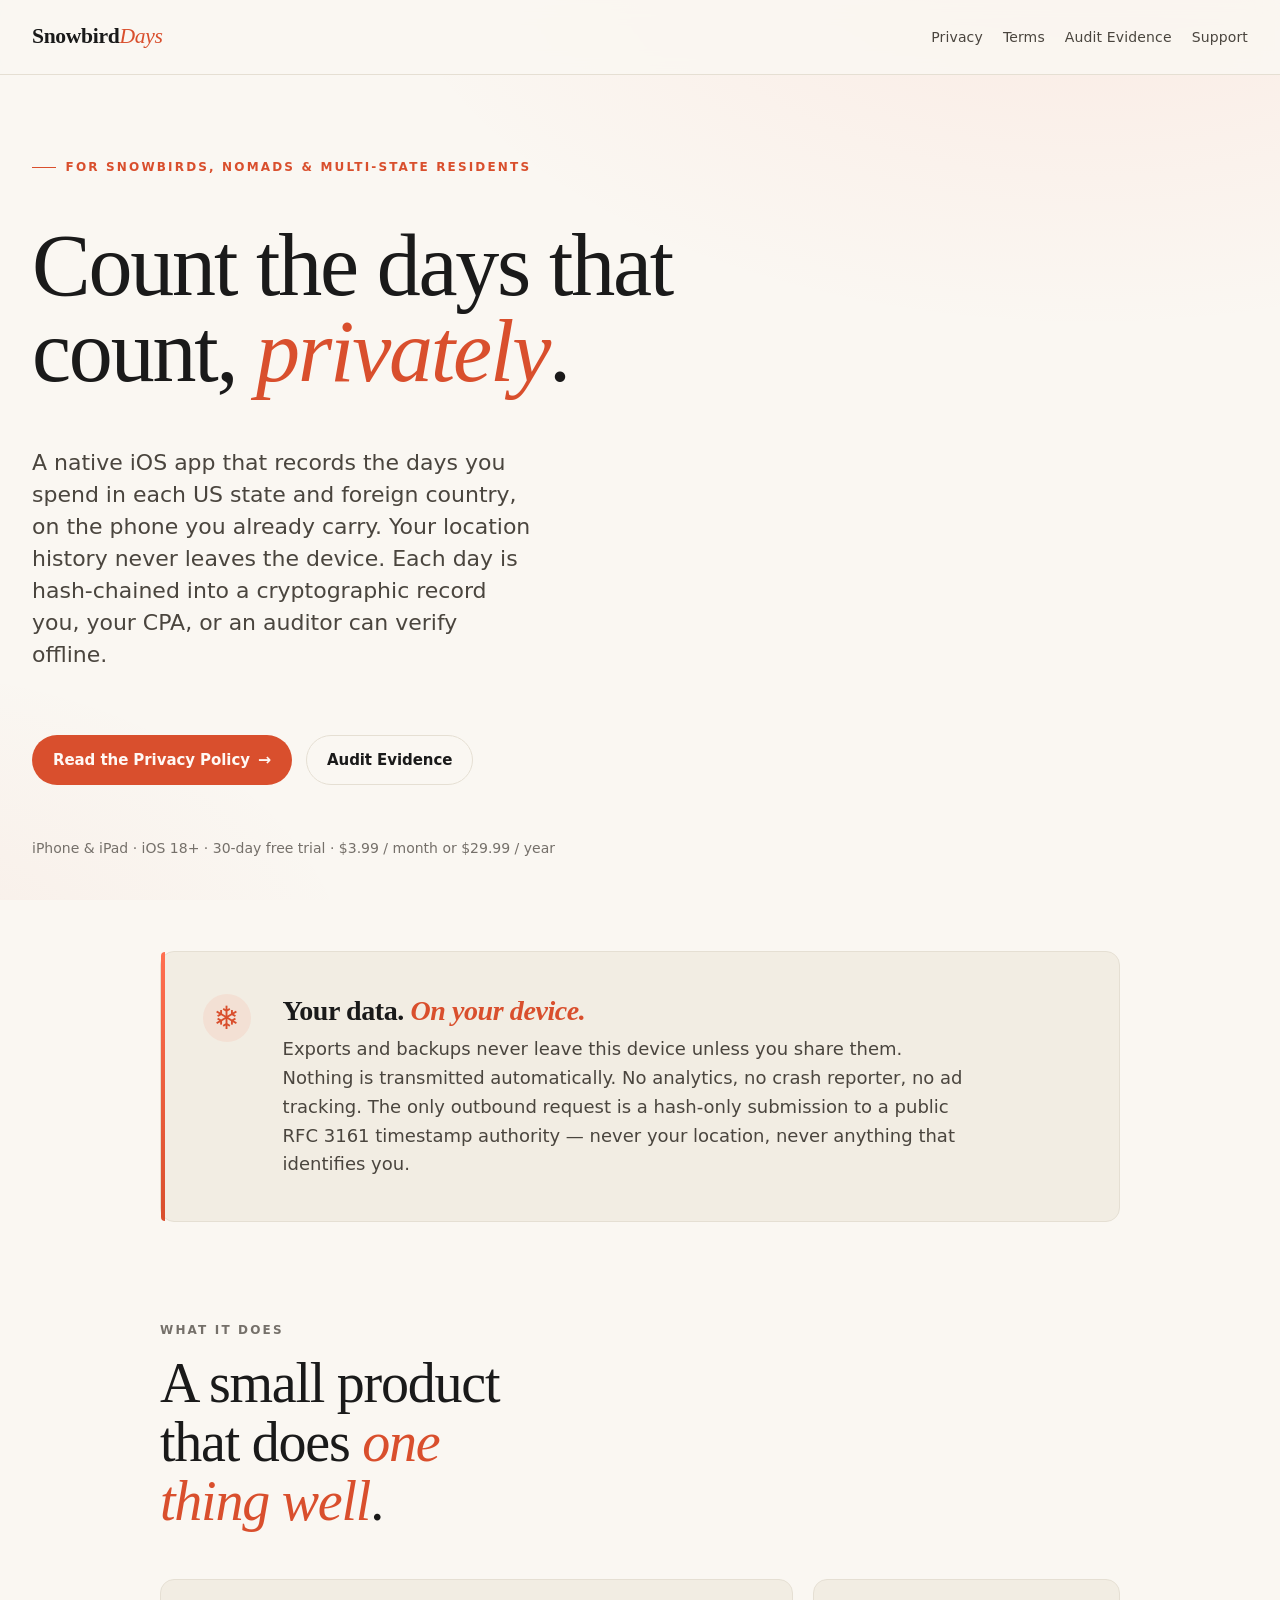
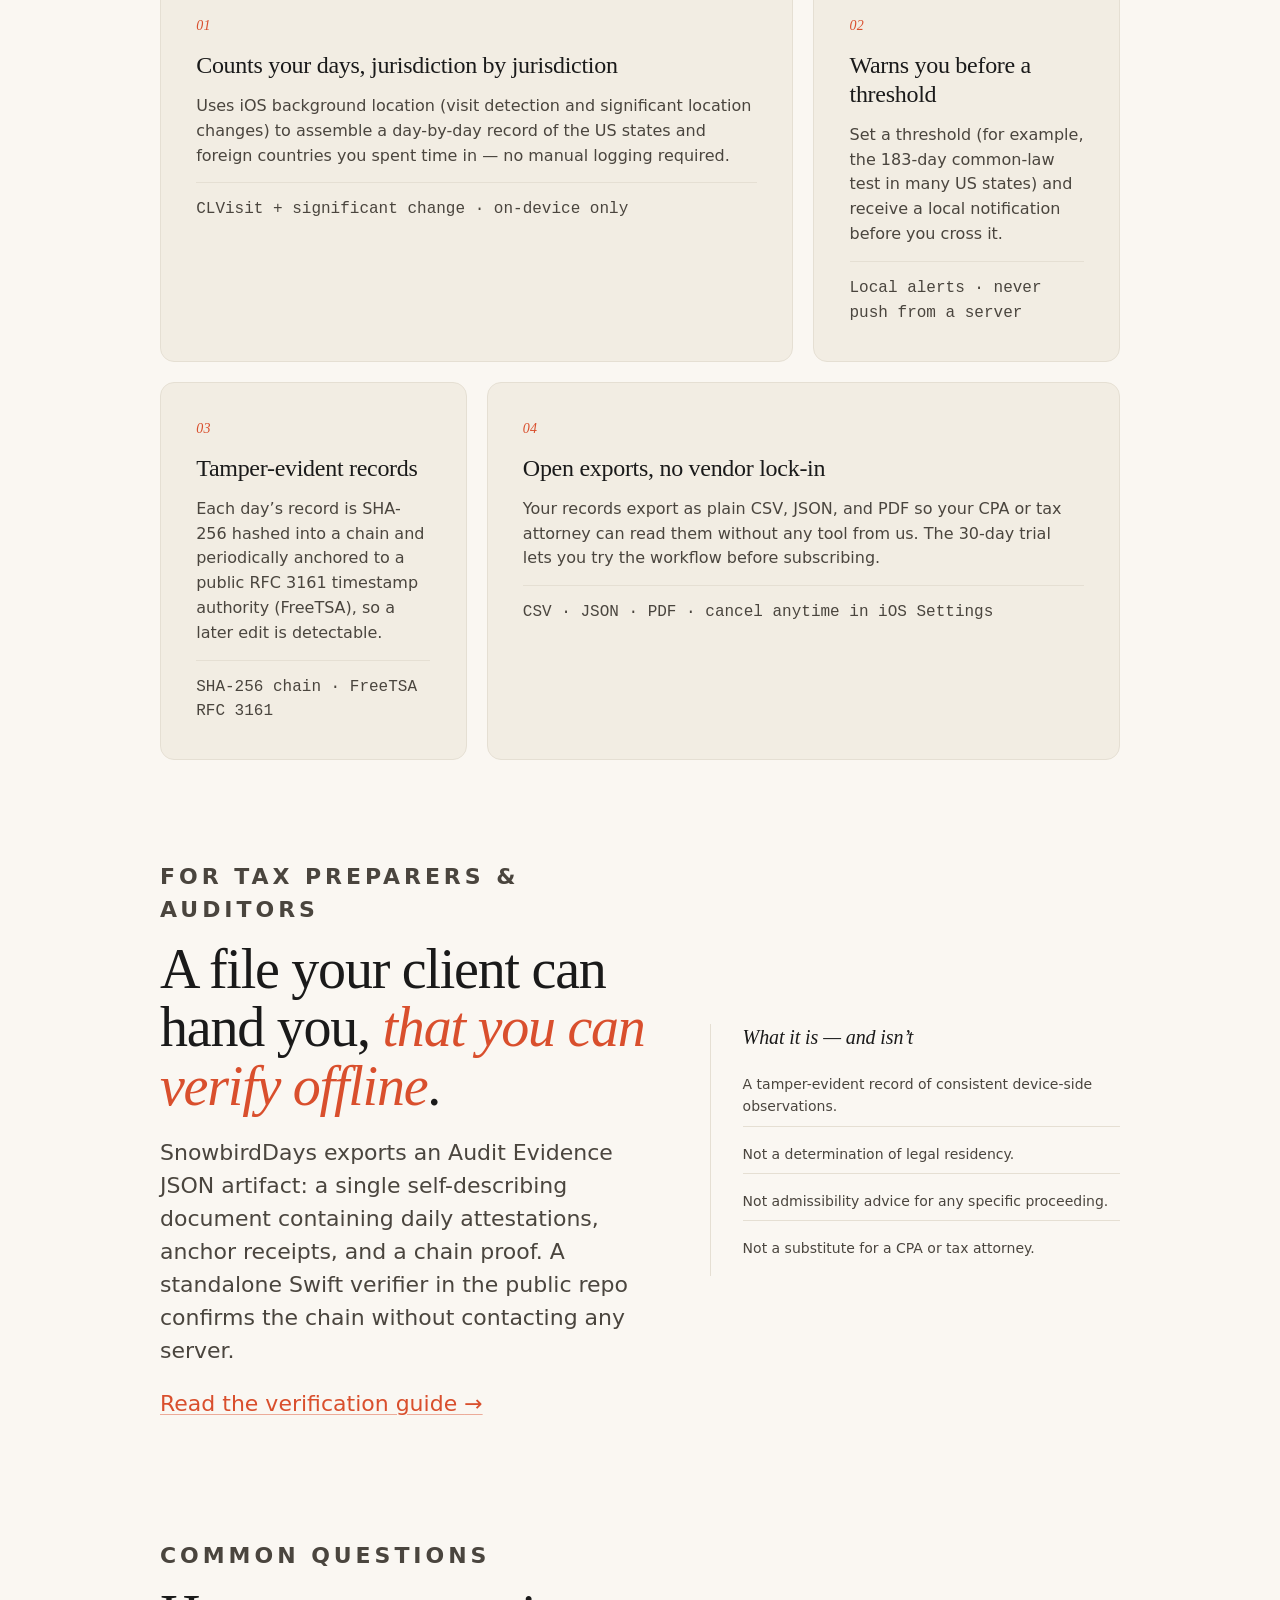
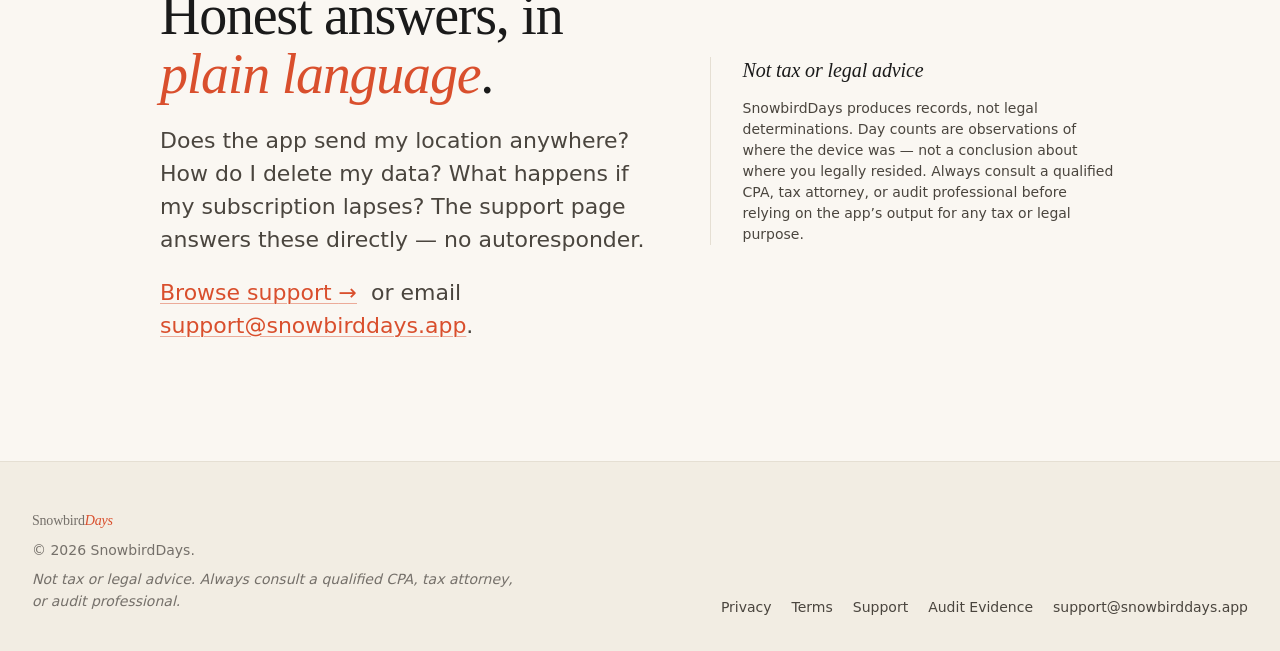
==== index.html @ 0e32de38 "Initial site SnowbirdDays public site: - index.html — landing page with hero + privacy promise + ben" ====
<!DOCTYPE html>
<html lang="en">
  <head>
    <meta charset="utf-8" />
    <meta name="viewport" content="width=device-width, initial-scale=1" />
    <title>SnowbirdDays — Residency day tracking, on your device</title>
    <meta
      name="description"
      content="A native iOS app that counts your days in each US state and foreign country for tax-residency purposes. On-device storage, cryptographic consistency receipts, no analytics."
    />
    <meta name="theme-color" content="#FAF7F2" media="(prefers-color-scheme: light)" />
    <meta name="theme-color" content="#1C1814" media="(prefers-color-scheme: dark)" />
    <meta property="og:title" content="SnowbirdDays — Residency day tracking, on your device" />
    <meta property="og:description" content="A native iOS app that counts your days in each US state and foreign country for tax-residency purposes. On-device storage, cryptographic consistency receipts, no analytics." />
    <meta property="og:type" content="website" />
    <meta property="og:url" content="https://snowbirddays.app/" />
    <link rel="stylesheet" href="style.css" />
  </head>
  <body>
    <a class="skip" href="#main">Skip to content</a>

    <header class="site-header">
      <div class="site-header-inner">
        <a class="brand" href="/" aria-label="SnowbirdDays home">Snowbird<em>Days</em></a>
        <nav class="site-nav" aria-label="Primary">
          <a href="privacy.html">Privacy</a>
          <a href="terms.html">Terms</a>
          <a href="audit-evidence.html">Audit&nbsp;Evidence</a>
          <a href="support.html">Support</a>
        </nav>
      </div>
    </header>

    <main id="main">
      <section class="hero" aria-labelledby="hero-h">
        <p class="hero-eyebrow">For snowbirds, nomads &amp; multi-state residents</p>
        <h1 id="hero-h">Count the days that count, <em>privately</em>.</h1>
        <p class="hero-lead">
          A native iOS app that records the days you spend in each US state
          and foreign country, on the phone you already carry. Your location
          history never leaves the device. Each day is hash-chained into a
          cryptographic record you, your CPA, or an auditor can verify offline.
        </p>
        <div class="hero-actions">
          <a class="btn btn-primary" href="privacy.html">
            Read the Privacy Policy <span class="btn-arrow" aria-hidden="true">&rarr;</span>
          </a>
          <a class="btn btn-ghost" href="audit-evidence.html">
            Audit Evidence
          </a>
        </div>
        <p class="hero-meta">
          iPhone &amp; iPad &middot; iOS 18+ &middot; 30-day free trial &middot;
          $3.99 / month or $29.99 / year
        </p>
      </section>

      <section class="privacy-promise" aria-labelledby="promise-h">
        <div class="privacy-card">
          <div class="privacy-mark" aria-hidden="true">&#10052;</div>
          <div>
            <h2 id="promise-h">Your data. <em>On your device.</em></h2>
            <p>
              Exports and backups never leave this device unless you share them.
              Nothing is transmitted automatically. No analytics, no crash
              reporter, no ad tracking. The only outbound request is a hash-only
              submission to a public RFC&nbsp;3161 timestamp authority &mdash;
              never your location, never anything that identifies you.
            </p>
          </div>
        </div>
      </section>

      <section class="section-features" aria-labelledby="features-h">
        <header class="section-head">
          <div>
            <p class="section-eyebrow">What it does</p>
            <h2 id="features-h">A small product that does <em>one thing well</em>.</h2>
          </div>
        </header>

        <div class="bento">
          <article class="bento-card">
            <span class="bento-mark">01</span>
            <h3>Counts your days, jurisdiction by jurisdiction</h3>
            <p>
              Uses iOS background location (visit detection and significant
              location changes) to assemble a day-by-day record of the US
              states and foreign countries you spent time in &mdash; no manual
              logging required.
            </p>
            <p class="bento-card-detail">CLVisit + significant change &middot; on-device only</p>
          </article>

          <article class="bento-card">
            <span class="bento-mark">02</span>
            <h3>Warns you before a threshold</h3>
            <p>
              Set a threshold (for example, the 183-day common-law test in
              many US states) and receive a local notification before you
              cross it.
            </p>
            <p class="bento-card-detail">Local alerts &middot; never push from a server</p>
          </article>

          <article class="bento-card">
            <span class="bento-mark">03</span>
            <h3>Tamper-evident records</h3>
            <p>
              Each day&rsquo;s record is SHA-256 hashed into a chain and
              periodically anchored to a public RFC&nbsp;3161 timestamp
              authority (FreeTSA), so a later edit is detectable.
            </p>
            <p class="bento-card-detail">SHA-256 chain &middot; FreeTSA RFC 3161</p>
          </article>

          <article class="bento-card">
            <span class="bento-mark">04</span>
            <h3>Open exports, no vendor lock-in</h3>
            <p>
              Your records export as plain CSV, JSON, and PDF so your CPA or
              tax attorney can read them without any tool from us. The
              30-day trial lets you try the workflow before subscribing.
            </p>
            <p class="bento-card-detail">CSV &middot; JSON &middot; PDF &middot; cancel anytime in iOS Settings</p>
          </article>
        </div>
      </section>

      <section class="split-cta" aria-labelledby="auditors-h">
        <div>
          <p class="section-eyebrow">For tax preparers &amp; auditors</p>
          <h2 id="auditors-h">A file your client can hand you, <em>that you can verify offline</em>.</h2>
          <p>
            SnowbirdDays exports an Audit Evidence JSON artifact: a single
            self-describing document containing daily attestations, anchor
            receipts, and a chain proof. A standalone Swift verifier in the
            public repo confirms the chain without contacting any server.
          </p>
          <p>
            <a href="audit-evidence.html">Read the verification guide
            <span aria-hidden="true">&rarr;</span></a>
          </p>
        </div>
        <aside class="split-cta-aside">
          <h3>What it is &mdash; and isn&rsquo;t</h3>
          <ul>
            <li>A tamper-evident record of consistent device-side observations.</li>
            <li>Not a determination of legal residency.</li>
            <li>Not admissibility advice for any specific proceeding.</li>
            <li>Not a substitute for a CPA or tax attorney.</li>
          </ul>
        </aside>
      </section>

      <section class="split-cta" aria-labelledby="faq-h" style="margin-bottom: var(--s-section);">
        <div>
          <p class="section-eyebrow">Common questions</p>
          <h2 id="faq-h">Honest answers, in <em>plain language</em>.</h2>
          <p>
            Does the app send my location anywhere? How do I delete my data?
            What happens if my subscription lapses? The support page answers
            these directly &mdash; no autoresponder.
          </p>
          <p>
            <a href="support.html">Browse support
            <span aria-hidden="true">&rarr;</span></a>
            &nbsp;or email
            <a href="mailto:support@snowbirddays.app">support@snowbirddays.app</a>.
          </p>
        </div>
        <aside class="split-cta-aside">
          <h3>Not tax or legal advice</h3>
          <p style="font-size: var(--t-small); color: var(--color-ink-soft); margin: 0;">
            SnowbirdDays produces records, not legal determinations. Day
            counts are observations of where the device was &mdash; not a
            conclusion about where you legally resided. Always consult a
            qualified CPA, tax attorney, or audit professional before
            relying on the app&rsquo;s output for any tax or legal purpose.
          </p>
        </aside>
      </section>
    </main>

    <footer class="site-footer">
      <div class="site-footer-inner">
        <div>
          <p class="site-footer-brand">Snowbird<em>Days</em></p>
          <p>&copy; 2026 SnowbirdDays.</p>
          <p class="site-footer-disclaimer">Not tax or legal advice. Always consult a qualified CPA, tax attorney, or audit professional.</p>
        </div>
        <nav aria-label="Footer">
          <a href="privacy.html">Privacy</a>
          <a href="terms.html">Terms</a>
          <a href="support.html">Support</a>
          <a href="audit-evidence.html">Audit Evidence</a>
          <a href="mailto:support@snowbirddays.app">support@snowbirddays.app</a>
        </nav>
      </div>
    </footer>
  </body>
</html>
---- style.css ----
/* SnowbirdDays — editorial design system.
 * Pure CSS, system font stacks, no external assets.
 * Direction: warm-paper editorial. Serif headlines pair with iOS-native sans body.
 */

/* ---------- Tokens ---------- */

:root {
  /* Color — warm light paper */
  --color-paper: #FAF7F2;
  --color-paper-2: #F2EDE3;
  --color-ink: #1A1A1A;
  --color-ink-soft: #4A453E;
  --color-ink-mute: #75706A;
  --color-rule: #E5DFD3;
  --color-accent: #FF6F50;
  --color-accent-deep: #D94F2D;
  --color-accent-soft: rgba(255, 111, 80, 0.10);

  /* Type stacks */
  --font-serif: 'Iowan Old Style', 'Hoefler Text', 'Charter', 'Source Serif Pro',
    'Apple Garamond', Garamond, Georgia, serif;
  --font-sans: -apple-system, BlinkMacSystemFont, 'SF Pro Text', 'Segoe UI',
    Roboto, system-ui, sans-serif;
  --font-mono: ui-monospace, 'SF Mono', 'JetBrains Mono', Menlo, monospace;

  /* Type scale (fluid) */
  --t-hero: clamp(3rem, 1.5rem + 5vw, 6rem);
  --t-display: clamp(2.25rem, 1.4rem + 2.8vw, 3.5rem);
  --t-h2: clamp(1.4rem, 1.1rem + 1vw, 1.75rem);
  --t-h3: 1.125rem;
  --t-body: clamp(1rem, 0.95rem + 0.3vw, 1.125rem);
  --t-lead: clamp(1.125rem, 1rem + 0.5vw, 1.375rem);
  --t-small: 0.875rem;
  --t-eyebrow: 0.75rem;

  /* Spacing — varied by intent, not uniform */
  --s-1: 0.5rem;
  --s-2: 0.875rem;
  --s-3: 1.25rem;
  --s-4: 2rem;
  --s-5: 3rem;
  --s-6: 4.5rem;
  --s-7: 6.5rem;
  --s-section: clamp(4rem, 3rem + 4vw, 8rem);

  /* Layout */
  --w-prose: 38rem;     /* legal/long-form column ~ 608px */
  --w-wide: 64rem;
  --w-full: 80rem;

  /* Motion */
  --d-fast: 160ms;
  --d-base: 280ms;
  --e-out: cubic-bezier(0.16, 1, 0.3, 1);
}

@media (prefers-color-scheme: dark) {
  :root {
    --color-paper: #1C1814;
    --color-paper-2: #25201B;
    --color-ink: #F5EFE7;
    --color-ink-soft: #C9C0B3;
    --color-ink-mute: #8C857A;
    --color-rule: #322C25;
    --color-accent: #FF8466;
    --color-accent-deep: #FFA286;
    --color-accent-soft: rgba(255, 132, 102, 0.12);
  }
}

/* ---------- Reset & base ---------- */

*,
*::before,
*::after {
  box-sizing: border-box;
}

html {
  -webkit-text-size-adjust: 100%;
  text-rendering: optimizeLegibility;
  scroll-behavior: smooth;
}

@media (prefers-reduced-motion: reduce) {
  html { scroll-behavior: auto; }
  *,
  *::before,
  *::after {
    animation-duration: 0.01ms !important;
    animation-iteration-count: 1 !important;
    transition-duration: 0.01ms !important;
  }
}

body {
  margin: 0;
  font-family: var(--font-sans);
  font-size: var(--t-body);
  line-height: 1.6;
  color: var(--color-ink);
  background-color: var(--color-paper);
  -webkit-font-smoothing: antialiased;
  -moz-osx-font-smoothing: grayscale;
  /* atmosphere: very subtle warm tint via radial wash, no images */
  background-image:
    radial-gradient(1200px 700px at 85% -10%, var(--color-accent-soft), transparent 60%),
    radial-gradient(900px 600px at -10% 110%, rgba(217, 79, 45, 0.06), transparent 55%);
  background-attachment: fixed;
}

/* Skip-to-content for keyboard users */
.skip {
  position: absolute;
  left: -9999px;
  top: 0;
  padding: var(--s-2) var(--s-3);
  background: var(--color-ink);
  color: var(--color-paper);
  z-index: 100;
  text-decoration: none;
  border-radius: 4px;
}
.skip:focus { left: var(--s-2); top: var(--s-2); }

/* ---------- Typography ---------- */

h1, h2, h3, h4 {
  font-family: var(--font-serif);
  font-weight: 600;
  line-height: 1.1;
  margin: 0 0 var(--s-3);
  color: var(--color-ink);
  letter-spacing: -0.015em;
}

h2 {
  font-size: var(--t-h2);
  line-height: 1.2;
  font-weight: 600;
  margin-top: var(--s-5);
  letter-spacing: -0.012em;
}

h3 {
  font-family: var(--font-sans);
  font-size: var(--t-h3);
  font-weight: 600;
  letter-spacing: -0.005em;
  line-height: 1.35;
  margin: var(--s-4) 0 var(--s-2);
  color: var(--color-ink);
}

p {
  margin: 0 0 var(--s-3);
  color: var(--color-ink-soft);
}

p strong { color: var(--color-ink); }

ul, ol {
  margin: 0 0 var(--s-3);
  padding-left: 1.4rem;
  color: var(--color-ink-soft);
}

li { margin-bottom: 0.5rem; }
li strong { color: var(--color-ink); }

em { font-style: italic; }

code {
  font-family: var(--font-mono);
  font-size: 0.9em;
  background-color: var(--color-paper-2);
  padding: 0.12em 0.4em;
  border-radius: 4px;
  color: var(--color-ink);
  border: 1px solid var(--color-rule);
}

/* ---------- Links ---------- */

a {
  color: var(--color-accent-deep);
  text-decoration: underline;
  text-decoration-thickness: 1px;
  text-underline-offset: 3px;
  text-decoration-color: rgba(217, 79, 45, 0.45);
  transition: text-decoration-thickness var(--d-fast) var(--e-out),
              text-decoration-color var(--d-fast) var(--e-out),
              color var(--d-fast) var(--e-out);
}

@media (prefers-color-scheme: dark) {
  a { text-decoration-color: rgba(255, 132, 102, 0.55); }
}

a:hover,
a:focus-visible {
  text-decoration-thickness: 2px;
  text-decoration-color: currentColor;
}

a:focus-visible {
  outline: 2px solid var(--color-accent);
  outline-offset: 3px;
  border-radius: 2px;
}

/* ---------- Header ---------- */

.site-header {
  border-bottom: 1px solid var(--color-rule);
  background-color: rgba(250, 247, 242, 0.85);
  backdrop-filter: saturate(140%) blur(10px);
  -webkit-backdrop-filter: saturate(140%) blur(10px);
  position: sticky;
  top: 0;
  z-index: 10;
}

@media (prefers-color-scheme: dark) {
  .site-header { background-color: rgba(28, 24, 20, 0.85); }
}

.site-header-inner {
  max-width: var(--w-full);
  margin: 0 auto;
  padding: var(--s-3) var(--s-4);
  display: flex;
  align-items: center;
  justify-content: space-between;
  gap: var(--s-4);
}

.brand {
  font-family: var(--font-serif);
  font-size: 1.35rem;
  font-weight: 600;
  letter-spacing: -0.015em;
  color: var(--color-ink);
  text-decoration: none;
  line-height: 1;
}

.brand em {
  font-style: italic;
  color: var(--color-accent-deep);
  font-weight: 500;
}

.brand:hover,
.brand:focus-visible {
  color: var(--color-ink);
  text-decoration: none;
}

.site-nav {
  display: flex;
  gap: var(--s-3);
  align-items: center;
}

.site-nav a {
  font-family: var(--font-sans);
  font-size: var(--t-small);
  color: var(--color-ink-soft);
  text-decoration: none;
  letter-spacing: 0.01em;
  position: relative;
  padding: 0.35rem 0;
}

.site-nav a::after {
  content: '';
  position: absolute;
  left: 0;
  right: 0;
  bottom: 0;
  height: 1px;
  background-color: var(--color-accent-deep);
  transform: scaleX(0);
  transform-origin: left center;
  transition: transform var(--d-base) var(--e-out);
}

.site-nav a:hover,
.site-nav a:focus-visible,
.site-nav a[aria-current="page"] {
  color: var(--color-ink);
}

.site-nav a:hover::after,
.site-nav a:focus-visible::after,
.site-nav a[aria-current="page"]::after {
  transform: scaleX(1);
}

/* ---------- Layout primitives ---------- */

main { display: block; }

.shell-prose {
  max-width: var(--w-prose);
  margin: 0 auto;
  padding: var(--s-6) var(--s-4) var(--s-7);
}

.shell-wide {
  max-width: var(--w-wide);
  margin: 0 auto;
  padding: 0 var(--s-4);
}

/* ---------- Hero (index only) ---------- */

.hero {
  max-width: var(--w-full);
  margin: 0 auto;
  padding: clamp(3rem, 4vw + 2rem, 7rem) var(--s-4) var(--s-6);
  display: grid;
  grid-template-columns: minmax(0, 1fr);
  gap: var(--s-4);
  position: relative;
}

.hero-eyebrow {
  font-family: var(--font-sans);
  font-size: var(--t-eyebrow);
  text-transform: uppercase;
  letter-spacing: 0.18em;
  color: var(--color-accent-deep);
  font-weight: 600;
  margin: 0 0 var(--s-2);
  display: inline-flex;
  align-items: center;
  gap: 0.6rem;
}

.hero-eyebrow::before {
  content: '';
  width: 1.5rem;
  height: 1px;
  background: var(--color-accent-deep);
  display: inline-block;
}

.hero h1 {
  font-size: var(--t-hero);
  font-weight: 500;
  letter-spacing: -0.025em;
  line-height: 0.98;
  margin: 0 0 var(--s-3);
  max-width: 18ch;
}

.hero h1 em {
  font-style: italic;
  color: var(--color-accent-deep);
  font-weight: 500;
}

.hero-lead {
  font-size: var(--t-lead);
  line-height: 1.45;
  color: var(--color-ink-soft);
  max-width: 36ch;
  margin: 0 0 var(--s-4);
}

.hero-actions {
  display: flex;
  flex-wrap: wrap;
  gap: var(--s-2);
  align-items: center;
}

.hero-meta {
  margin-top: var(--s-3);
  font-size: var(--t-small);
  color: var(--color-ink-mute);
}

/* Animation: gentle fade-up on load, compositor-only */
.hero > * {
  opacity: 0;
  transform: translateY(8px);
  animation: rise var(--d-base) var(--e-out) forwards;
}
.hero-eyebrow { animation-delay: 0ms; }
.hero h1 { animation-delay: 80ms; }
.hero-lead { animation-delay: 160ms; }
.hero-actions { animation-delay: 240ms; }
.hero-meta { animation-delay: 320ms; }

@keyframes rise {
  to { opacity: 1; transform: translateY(0); }
}

/* ---------- Buttons ---------- */

.btn {
  display: inline-flex;
  align-items: center;
  gap: 0.5rem;
  font-family: var(--font-sans);
  font-size: 0.9375rem;
  font-weight: 600;
  letter-spacing: -0.005em;
  padding: 0.75rem 1.25rem;
  border-radius: 999px;
  text-decoration: none;
  border: 1px solid transparent;
  transition: transform var(--d-fast) var(--e-out),
              background-color var(--d-fast) var(--e-out),
              border-color var(--d-fast) var(--e-out),
              color var(--d-fast) var(--e-out);
  will-change: transform;
}

.btn-primary {
  background-color: var(--color-accent-deep);
  color: #FFF8F4;
}

.btn-primary:hover,
.btn-primary:focus-visible {
  background-color: var(--color-ink);
  color: var(--color-paper);
  text-decoration: none;
  transform: translateY(-1px);
}

.btn-ghost {
  background: transparent;
  color: var(--color-ink);
  border-color: var(--color-rule);
}

.btn-ghost:hover,
.btn-ghost:focus-visible {
  border-color: var(--color-ink);
  color: var(--color-ink);
  text-decoration: none;
  transform: translateY(-1px);
}

.btn-arrow {
  font-size: 1.05em;
  line-height: 1;
  transition: transform var(--d-fast) var(--e-out);
  display: inline-block;
}
.btn:hover .btn-arrow,
.btn:focus-visible .btn-arrow {
  transform: translateX(3px);
}

/* ---------- Privacy promise (anchored callout) ---------- */

.privacy-promise {
  max-width: var(--w-wide);
  margin: 0 auto var(--s-section);
  padding: 0 var(--s-4);
}

.privacy-card {
  position: relative;
  padding: clamp(1.75rem, 1rem + 2vw, 2.75rem) clamp(1.5rem, 1rem + 2vw, 3rem);
  background-color: var(--color-paper-2);
  border: 1px solid var(--color-rule);
  border-radius: 14px;
  display: grid;
  grid-template-columns: auto minmax(0, 1fr);
  gap: var(--s-4);
  align-items: start;
}

.privacy-card::before {
  content: '';
  position: absolute;
  inset: 0 auto 0 0;
  width: 4px;
  background: linear-gradient(180deg, var(--color-accent), var(--color-accent-deep));
  border-radius: 14px 0 0 14px;
}

.privacy-mark {
  font-size: 2rem;
  line-height: 1;
  width: 3rem;
  height: 3rem;
  display: grid;
  place-items: center;
  border-radius: 50%;
  background: var(--color-accent-soft);
  color: var(--color-accent-deep);
  flex-shrink: 0;
}

.privacy-card h2 {
  font-size: var(--t-h2);
  margin: 0 0 var(--s-1);
  letter-spacing: -0.015em;
}

.privacy-card h2 em {
  font-style: italic;
  color: var(--color-accent-deep);
}

.privacy-card p {
  margin: 0;
  color: var(--color-ink-soft);
  max-width: 60ch;
}

@media (max-width: 540px) {
  .privacy-card {
    grid-template-columns: minmax(0, 1fr);
  }
}

/* ---------- Bento (features grid) ---------- */

.section-features {
  max-width: var(--w-wide);
  margin: 0 auto var(--s-section);
  padding: 0 var(--s-4);
}

.section-head {
  margin-bottom: var(--s-5);
  display: grid;
  grid-template-columns: minmax(0, 1fr) auto;
  gap: var(--s-3);
  align-items: end;
}

.section-head h2 {
  margin: 0;
  font-size: var(--t-display);
  font-weight: 500;
  line-height: 1.05;
  letter-spacing: -0.022em;
  max-width: 14ch;
}

.section-head h2 em {
  font-style: italic;
  color: var(--color-accent-deep);
}

.section-eyebrow {
  font-size: var(--t-eyebrow);
  text-transform: uppercase;
  letter-spacing: 0.18em;
  color: var(--color-ink-mute);
  font-weight: 600;
  margin: 0 0 var(--s-2);
}

.bento {
  display: grid;
  grid-template-columns: repeat(6, minmax(0, 1fr));
  grid-auto-rows: minmax(0, auto);
  gap: var(--s-3);
}

.bento-card {
  grid-column: span 3;
  background-color: var(--color-paper-2);
  border: 1px solid var(--color-rule);
  border-radius: 14px;
  padding: clamp(1.5rem, 1rem + 1.5vw, 2.25rem);
  display: flex;
  flex-direction: column;
  gap: var(--s-2);
  position: relative;
  transition: transform var(--d-base) var(--e-out),
              border-color var(--d-base) var(--e-out);
}

.bento-card:hover {
  transform: translateY(-2px);
  border-color: var(--color-accent-deep);
}

/* Asymmetric: first card spans wider, second narrower, third+fourth even */
.bento-card:nth-child(1) { grid-column: span 4; }
.bento-card:nth-child(2) { grid-column: span 2; }
.bento-card:nth-child(3) { grid-column: span 2; }
.bento-card:nth-child(4) { grid-column: span 4; }

@media (max-width: 760px) {
  .bento-card,
  .bento-card:nth-child(1),
  .bento-card:nth-child(2),
  .bento-card:nth-child(3),
  .bento-card:nth-child(4) {
    grid-column: 1 / -1;
  }
}

.bento-mark {
  font-family: var(--font-serif);
  font-style: italic;
  font-size: 0.875rem;
  font-weight: 500;
  color: var(--color-accent-deep);
  letter-spacing: 0.02em;
}

.bento-card h3 {
  font-family: var(--font-serif);
  font-size: 1.5rem;
  font-weight: 500;
  line-height: 1.2;
  letter-spacing: -0.012em;
  margin: 0;
  color: var(--color-ink);
}

.bento-card p {
  margin: 0;
  color: var(--color-ink-soft);
  font-size: 1rem;
  line-height: 1.55;
}

.bento-card-detail {
  margin-top: auto;
  padding-top: var(--s-2);
  font-size: var(--t-small);
  color: var(--color-ink-mute);
  border-top: 1px solid var(--color-rule);
  font-family: var(--font-mono);
}

/* ---------- Aux sections (preparers, FAQ teaser, subscription) ---------- */

.split-cta {
  max-width: var(--w-wide);
  margin: 0 auto var(--s-section);
  padding: 0 var(--s-4);
  display: grid;
  grid-template-columns: minmax(0, 1.1fr) minmax(0, 0.9fr);
  gap: var(--s-5);
  align-items: center;
}

.split-cta h2 {
  font-size: var(--t-display);
  font-weight: 500;
  line-height: 1.05;
  letter-spacing: -0.022em;
  margin: 0 0 var(--s-3);
}

.split-cta h2 em {
  font-style: italic;
  color: var(--color-accent-deep);
}

.split-cta p {
  font-size: var(--t-lead);
  line-height: 1.5;
  color: var(--color-ink-soft);
  max-width: 42ch;
}

.split-cta-aside {
  border-left: 1px solid var(--color-rule);
  padding-left: var(--s-4);
}

.split-cta-aside h3 {
  font-family: var(--font-serif);
  font-size: 1.25rem;
  font-weight: 500;
  font-style: italic;
  margin: 0 0 var(--s-2);
  color: var(--color-ink);
}

.split-cta-aside ul {
  list-style: none;
  padding: 0;
  margin: 0;
  font-size: var(--t-small);
}

.split-cta-aside li {
  padding: 0.5rem 0;
  border-bottom: 1px solid var(--color-rule);
  color: var(--color-ink-soft);
}

.split-cta-aside li:last-child { border-bottom: 0; }

@media (max-width: 760px) {
  .split-cta { grid-template-columns: minmax(0, 1fr); }
  .split-cta-aside { border-left: 0; padding-left: 0; padding-top: var(--s-3); border-top: 1px solid var(--color-rule); }
}

/* ---------- Long-form prose pages ---------- */

.shell-prose .page-back {
  display: inline-flex;
  align-items: center;
  gap: 0.4rem;
  font-size: var(--t-small);
  color: var(--color-ink-mute);
  text-decoration: none;
  margin-bottom: var(--s-4);
  font-family: var(--font-sans);
}

.shell-prose .page-back:hover,
.shell-prose .page-back:focus-visible {
  color: var(--color-accent-deep);
  text-decoration: none;
}

.shell-prose h1 {
  font-size: var(--t-display);
  font-weight: 500;
  line-height: 1.05;
  margin: 0 0 var(--s-3);
  letter-spacing: -0.022em;
}

.shell-prose .meta {
  font-family: var(--font-sans);
  font-size: var(--t-small);
  color: var(--color-ink-mute);
  margin: 0 0 var(--s-4);
  padding-bottom: var(--s-3);
  border-bottom: 1px solid var(--color-rule);
}

.shell-prose .meta strong {
  color: var(--color-ink-soft);
  font-weight: 600;
}

.shell-prose h2 {
  font-family: var(--font-sans);
  font-size: 1.0625rem;
  font-weight: 700;
  letter-spacing: 0.04em;
  text-transform: uppercase;
  color: var(--color-ink);
  line-height: 1.3;
  margin: var(--s-5) 0 var(--s-2);
  padding-bottom: 0.5rem;
  border-bottom: 1px solid var(--color-rule);
}

.shell-prose h3 {
  font-family: var(--font-serif);
  font-size: 1.25rem;
  font-weight: 500;
  font-style: italic;
  letter-spacing: -0.005em;
  margin: var(--s-4) 0 var(--s-2);
  color: var(--color-ink);
}

.shell-prose p,
.shell-prose ul,
.shell-prose ol {
  font-size: var(--t-body);
  line-height: 1.65;
  color: var(--color-ink-soft);
}

.shell-prose ul,
.shell-prose ol {
  padding-left: 1.3rem;
}

/* Callout used inside legal copy */
.callout {
  background-color: var(--color-accent-soft);
  border-left: 3px solid var(--color-accent-deep);
  padding: var(--s-3) var(--s-4);
  margin: var(--s-4) 0;
  border-radius: 0 8px 8px 0;
}

.callout p { margin: 0; color: var(--color-ink); }
.callout strong { color: var(--color-ink); }

/* TOC for long pages */
.toc {
  margin: var(--s-4) 0 var(--s-5);
  padding: var(--s-3) 0;
  border-top: 1px solid var(--color-rule);
  border-bottom: 1px solid var(--color-rule);
}

.toc-title {
  font-family: var(--font-sans);
  font-size: var(--t-eyebrow);
  text-transform: uppercase;
  letter-spacing: 0.18em;
  color: var(--color-ink-mute);
  font-weight: 600;
  margin: 0 0 var(--s-2);
}

.toc ol {
  list-style: none;
  padding: 0;
  margin: 0;
  display: grid;
  grid-template-columns: repeat(auto-fill, minmax(220px, 1fr));
  gap: 0.4rem 1rem;
  counter-reset: toc;
}

.toc li {
  counter-increment: toc;
  margin: 0;
  font-size: var(--t-small);
}

.toc li::before {
  content: counter(toc, decimal-leading-zero);
  font-family: var(--font-mono);
  font-size: 0.75rem;
  color: var(--color-ink-mute);
  margin-right: 0.5rem;
}

.toc a {
  text-decoration: none;
  color: var(--color-ink-soft);
}
.toc a:hover,
.toc a:focus-visible {
  color: var(--color-accent-deep);
  text-decoration: underline;
}

/* ---------- Footer ---------- */

.site-footer {
  border-top: 1px solid var(--color-rule);
  background-color: var(--color-paper-2);
  margin-top: var(--s-section);
}

.site-footer-inner {
  max-width: var(--w-full);
  margin: 0 auto;
  padding: var(--s-5) var(--s-4) var(--s-4);
  display: grid;
  grid-template-columns: minmax(0, 1fr) minmax(0, auto);
  gap: var(--s-4);
  align-items: end;
}

@media (max-width: 640px) {
  .site-footer-inner {
    grid-template-columns: minmax(0, 1fr);
  }
}

.site-footer-brand {
  font-family: var(--font-serif);
  font-size: 1.25rem;
  font-weight: 500;
  letter-spacing: -0.015em;
  margin: 0 0 var(--s-1);
  color: var(--color-ink);
}

.site-footer-brand em {
  font-style: italic;
  color: var(--color-accent-deep);
}

.site-footer p {
  margin: 0 0 0.4rem;
  font-size: var(--t-small);
  color: var(--color-ink-mute);
  max-width: 56ch;
}

.site-footer nav {
  display: flex;
  flex-wrap: wrap;
  gap: var(--s-3);
  font-size: var(--t-small);
}

.site-footer nav a {
  color: var(--color-ink-soft);
  text-decoration: none;
}

.site-footer nav a:hover,
.site-footer nav a:focus-visible {
  color: var(--color-accent-deep);
  text-decoration: underline;
  text-decoration-thickness: 1px;
}

.site-footer-disclaimer {
  font-style: italic;
  color: var(--color-ink-mute);
}

/* ---------- Small utilities ---------- */

.eyebrow {
  font-family: var(--font-sans);
  font-size: var(--t-eyebrow);
  text-transform: uppercase;
  letter-spacing: 0.18em;
  color: var(--color-ink-mute);
  font-weight: 600;
}

hr.rule {
  border: 0;
  border-top: 1px solid var(--color-rule);
  margin: var(--s-5) 0;
}

/* iPad and smaller */
@media (max-width: 540px) {
  .site-header-inner { padding: var(--s-2) var(--s-3); }
  .shell-prose { padding: var(--s-4) var(--s-3) var(--s-6); }
  .hero { padding-left: var(--s-3); padding-right: var(--s-3); }
  .privacy-promise,
  .section-features,
  .split-cta { padding-left: var(--s-3); padding-right: var(--s-3); }
  .site-footer-inner { padding-left: var(--s-3); padding-right: var(--s-3); }
}
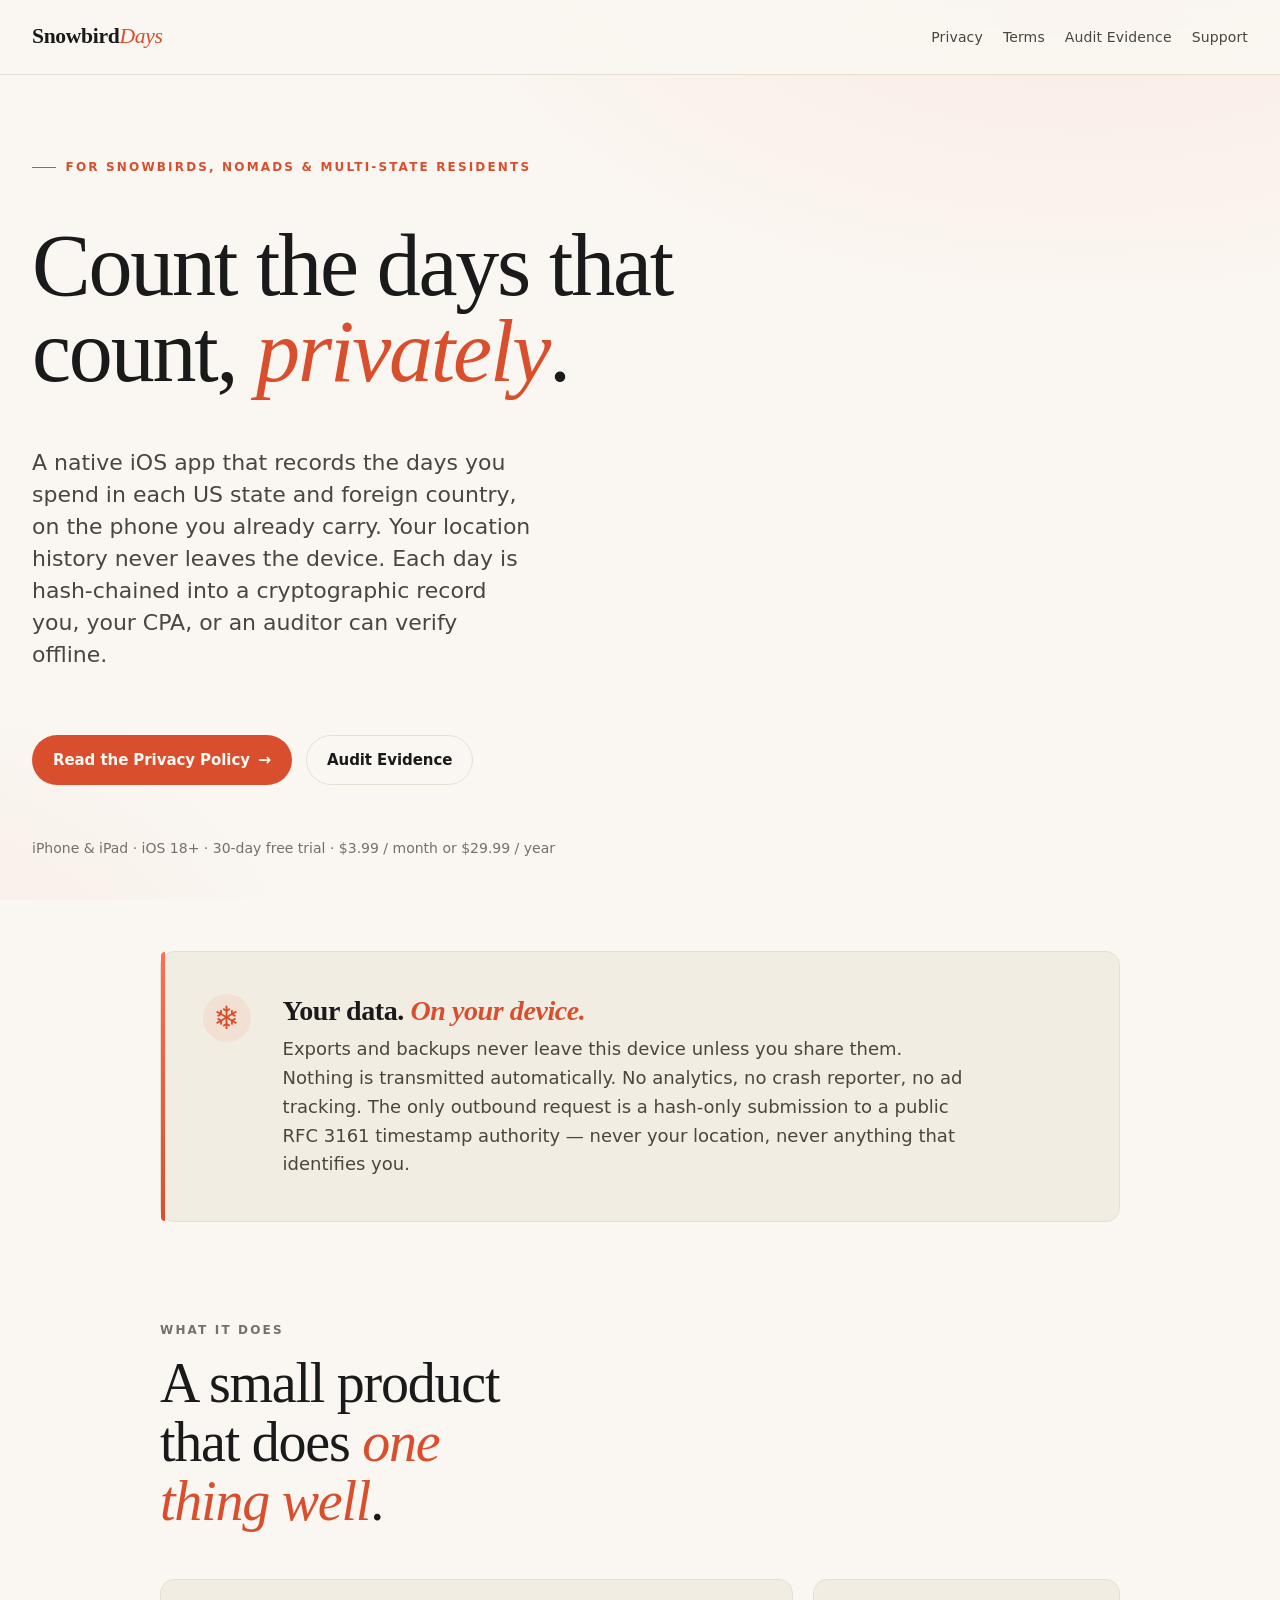
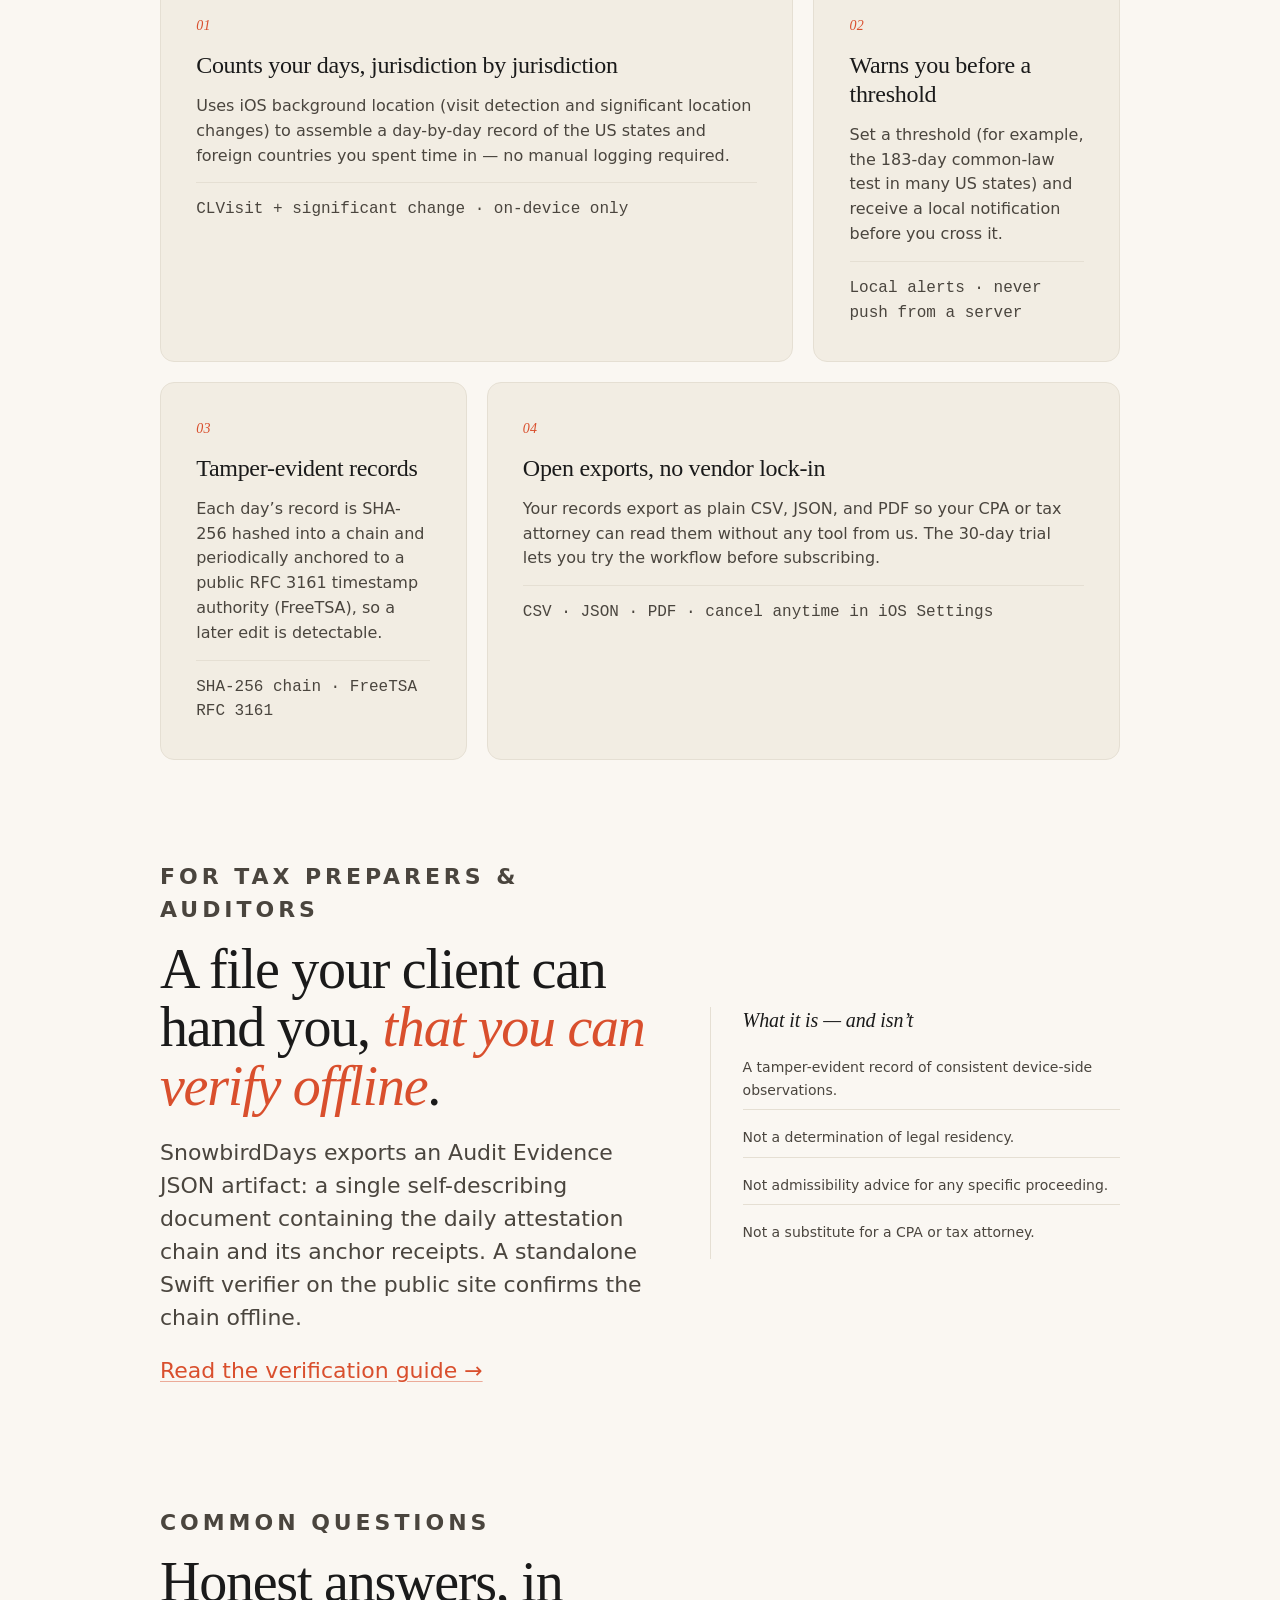
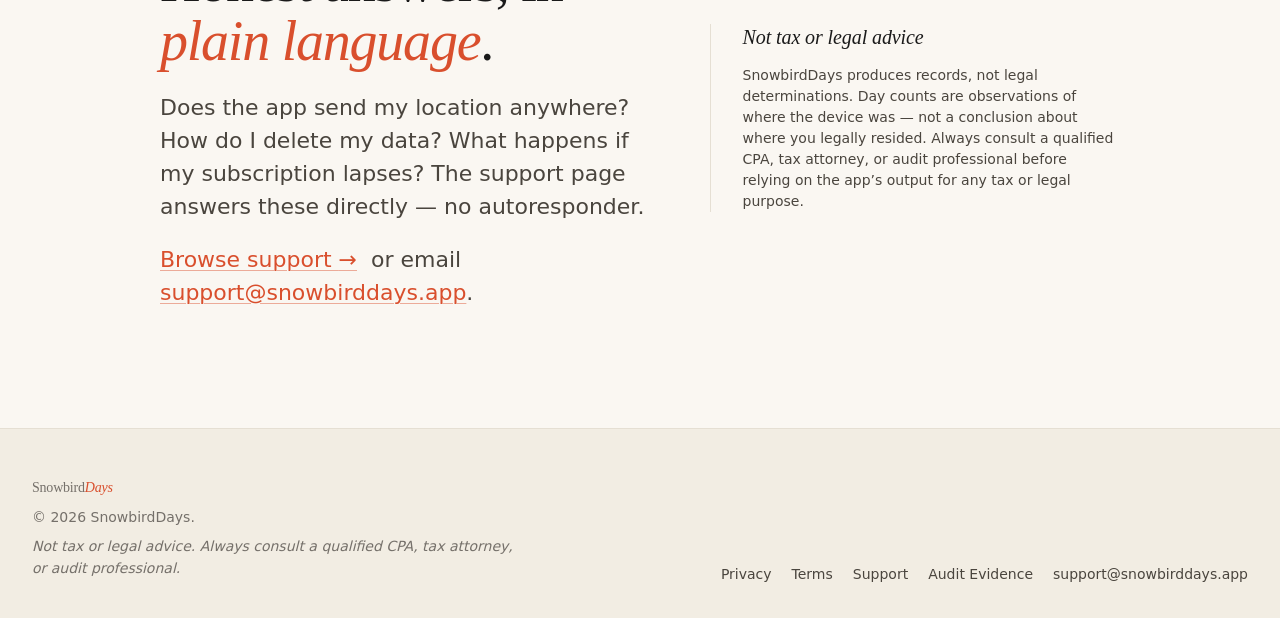
==== commit ec5bbf30: "Replace ambiguous 'chain proof' phrasing with accurate language - Hero: 'a chain proof' → 'the daily" ====
--- a/index.html
+++ b/index.html
@@ -133,9 +133,9 @@
           <h2 id="auditors-h">A file your client can hand you, <em>that you can verify offline</em>.</h2>
           <p>
             SnowbirdDays exports an Audit Evidence JSON artifact: a single
-            self-describing document containing daily attestations, anchor
-            receipts, and a chain proof. A standalone Swift verifier in the
-            public repo confirms the chain without contacting any server.
+            self-describing document containing the daily attestation chain
+            and its anchor receipts. A standalone Swift verifier on the
+            public site confirms the chain offline.
           </p>
           <p>
             <a href="audit-evidence.html">Read the verification guide
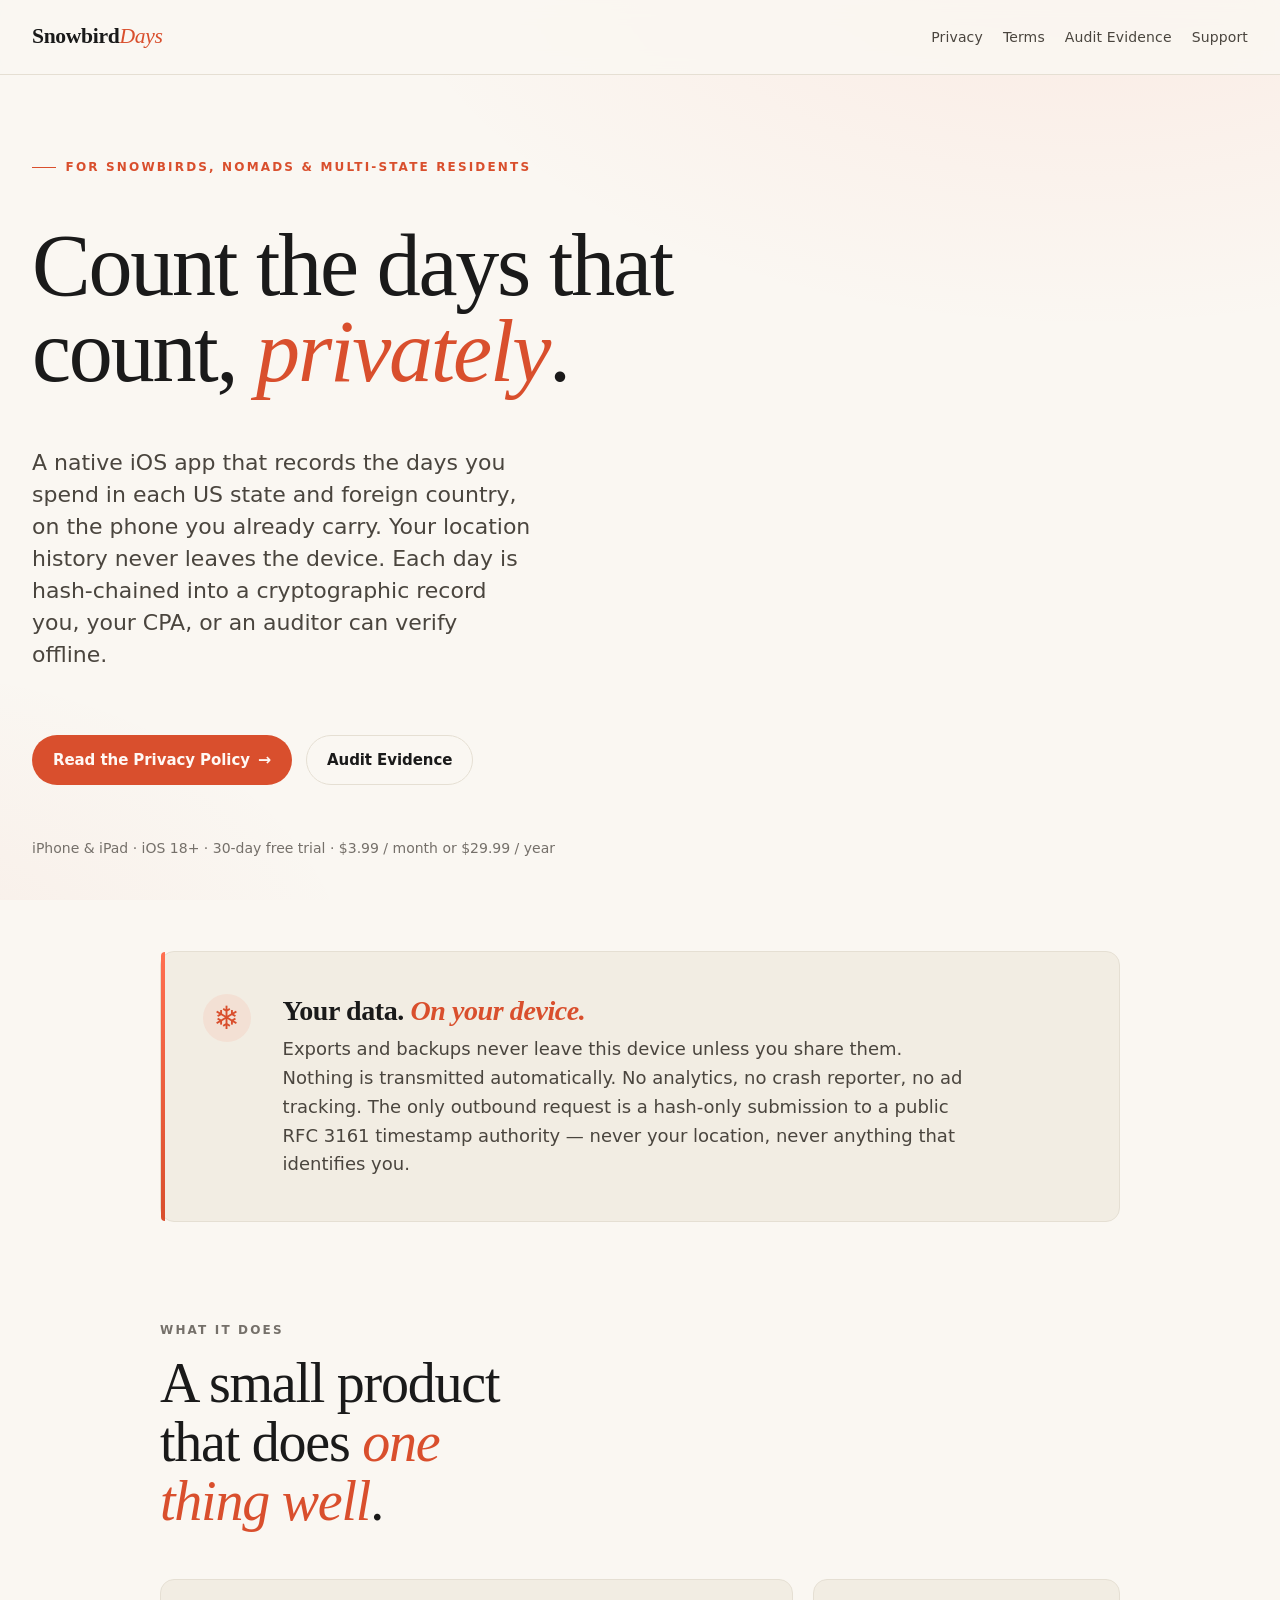
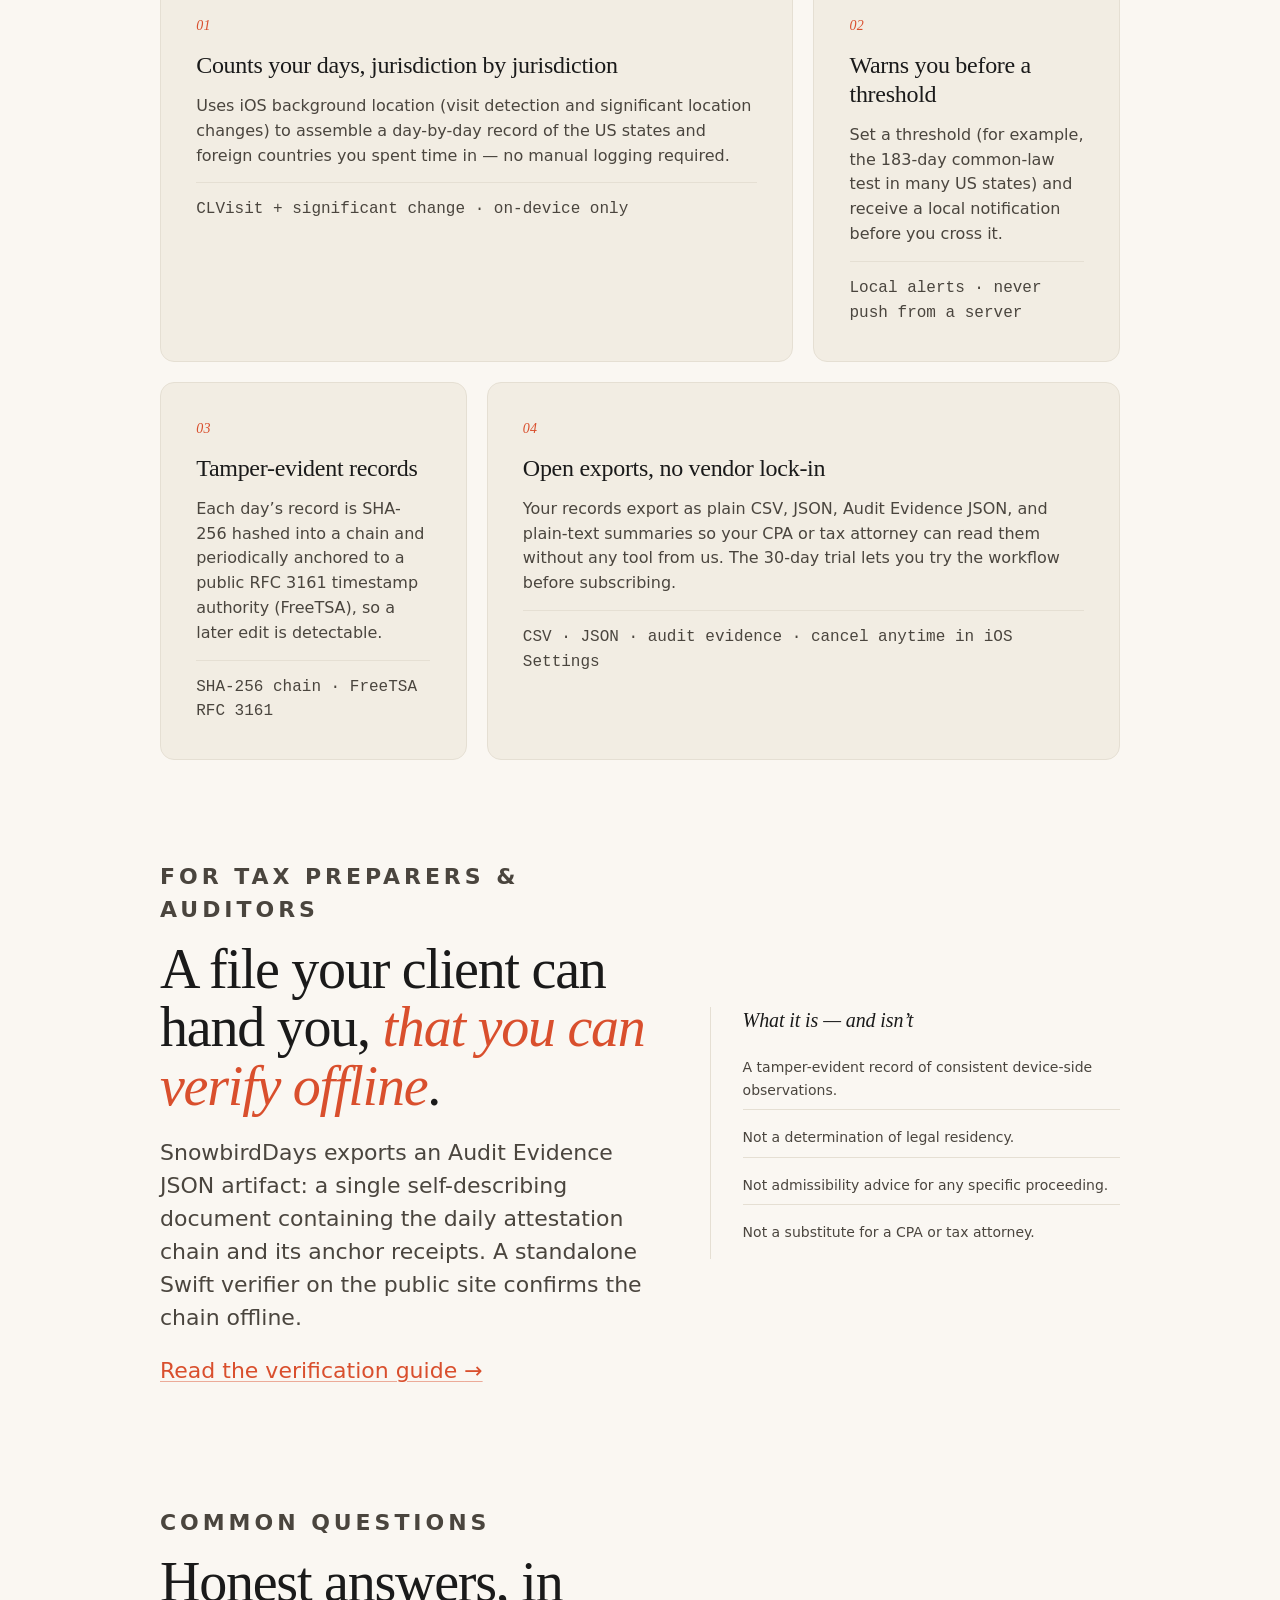
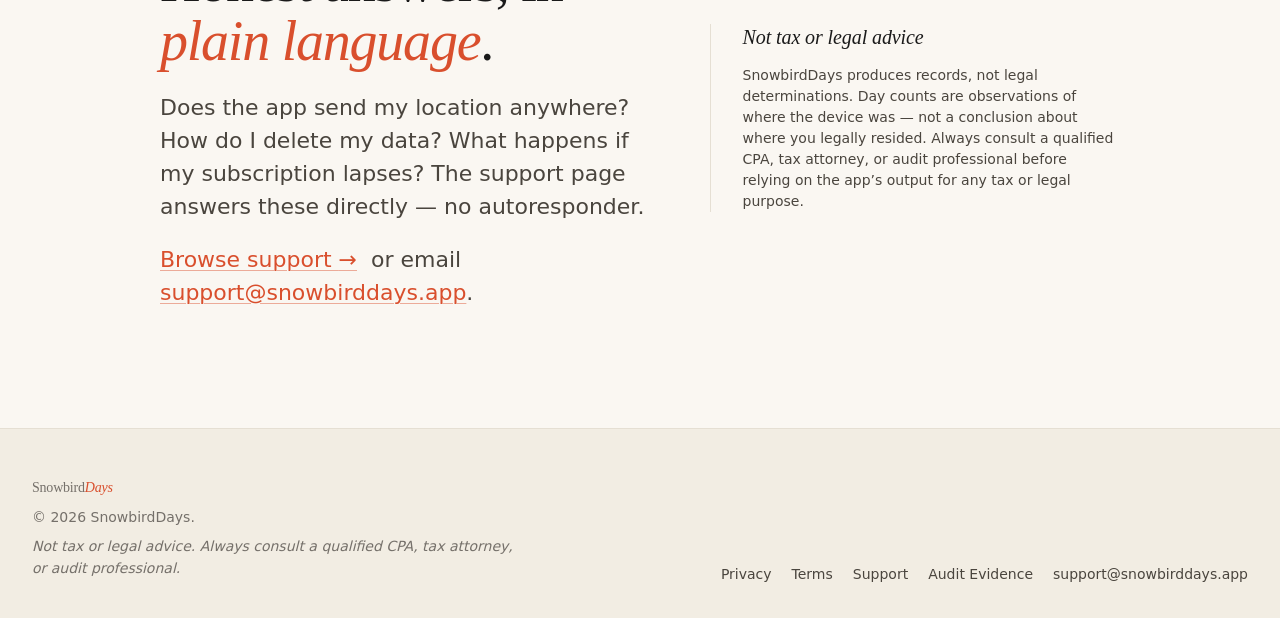
==== commit 1a7d3d49: "Tighten audit evidence and privacy copy" ====
--- a/index.html
+++ b/index.html
@@ -118,11 +118,12 @@
             <span class="bento-mark">04</span>
             <h3>Open exports, no vendor lock-in</h3>
             <p>
-              Your records export as plain CSV, JSON, and PDF so your CPA or
-              tax attorney can read them without any tool from us. The
+              Your records export as plain CSV, JSON, Audit Evidence JSON,
+              and plain-text summaries so your CPA or tax attorney can read
+              them without any tool from us. The
               30-day trial lets you try the workflow before subscribing.
             </p>
-            <p class="bento-card-detail">CSV &middot; JSON &middot; PDF &middot; cancel anytime in iOS Settings</p>
+            <p class="bento-card-detail">CSV &middot; JSON &middot; audit evidence &middot; cancel anytime in iOS Settings</p>
           </article>
         </div>
       </section>
